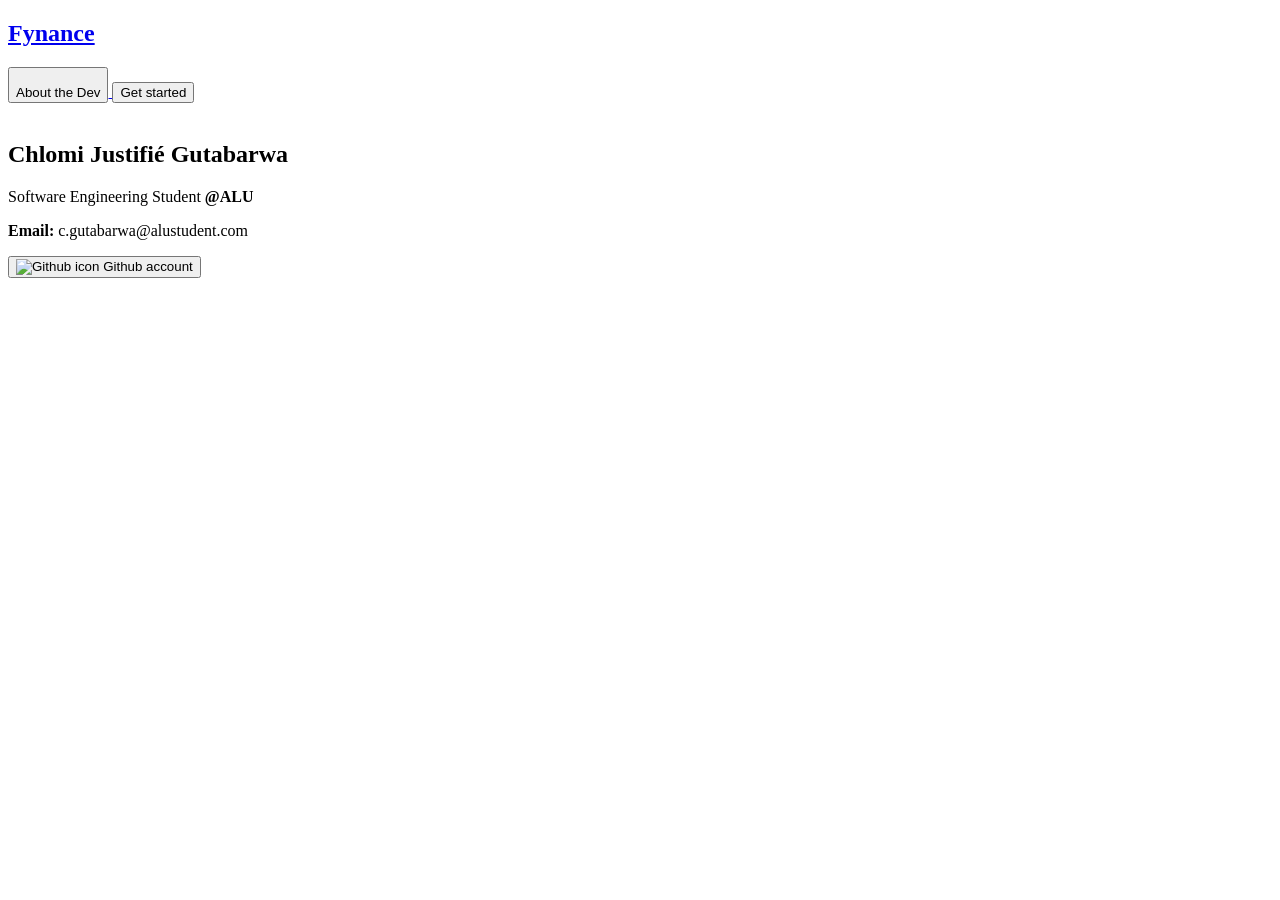
==== pages/about.html @ 1abdbd66 "Finish tasks except advanced regex" ====
<!DOCTYPE html>
<html lang="en">

<head>
    <meta charset="UTF-8">
    <meta name="viewport" content="width=device-width, initial-scale=1.0">
    <link rel="stylesheet" href="../styles/about.css">
    <title>Fynance - The dev</title>
</head>

<body id="about">
    <header>
        <a href="../index.html">
            <h2>Fynance</h2>
        </a>
        <nav>
            <a href="/pages/about.html">
                <button>
                    <div>
                        <img src="../assets/icons/user.png" alt="">
                    </div>
                    <span>About the Dev</span>
                </button>
            </a>
            <a href="/pages/dashboard.html">
                <button class="primary">
                    <span>
                        Get started
                    </span>
                </button>
            </a>
        </nav>
    </header>
    <main>
        <div class="image">
            <img src="../assets/images/pic.jpeg" alt="">
        </div>
        <section>
            <div class="text">
                <h1>Chlomi Justifié Gutabarwa</h1>
                <p>Software Engineering Student <b>@ALU</b></p>
                <p><b>Email:</b> c.gutabarwa@alustudent.com</p>
            </div>
            <a href="https://www.github.com/xCHLOMIx" target="_blank">
                <button>
                    <img src="../assets/icons/github.png" alt="Github icon">
                    <span>Github account</span>
                </button>
            </a>
        </section>
    </main>
</body>

</html>
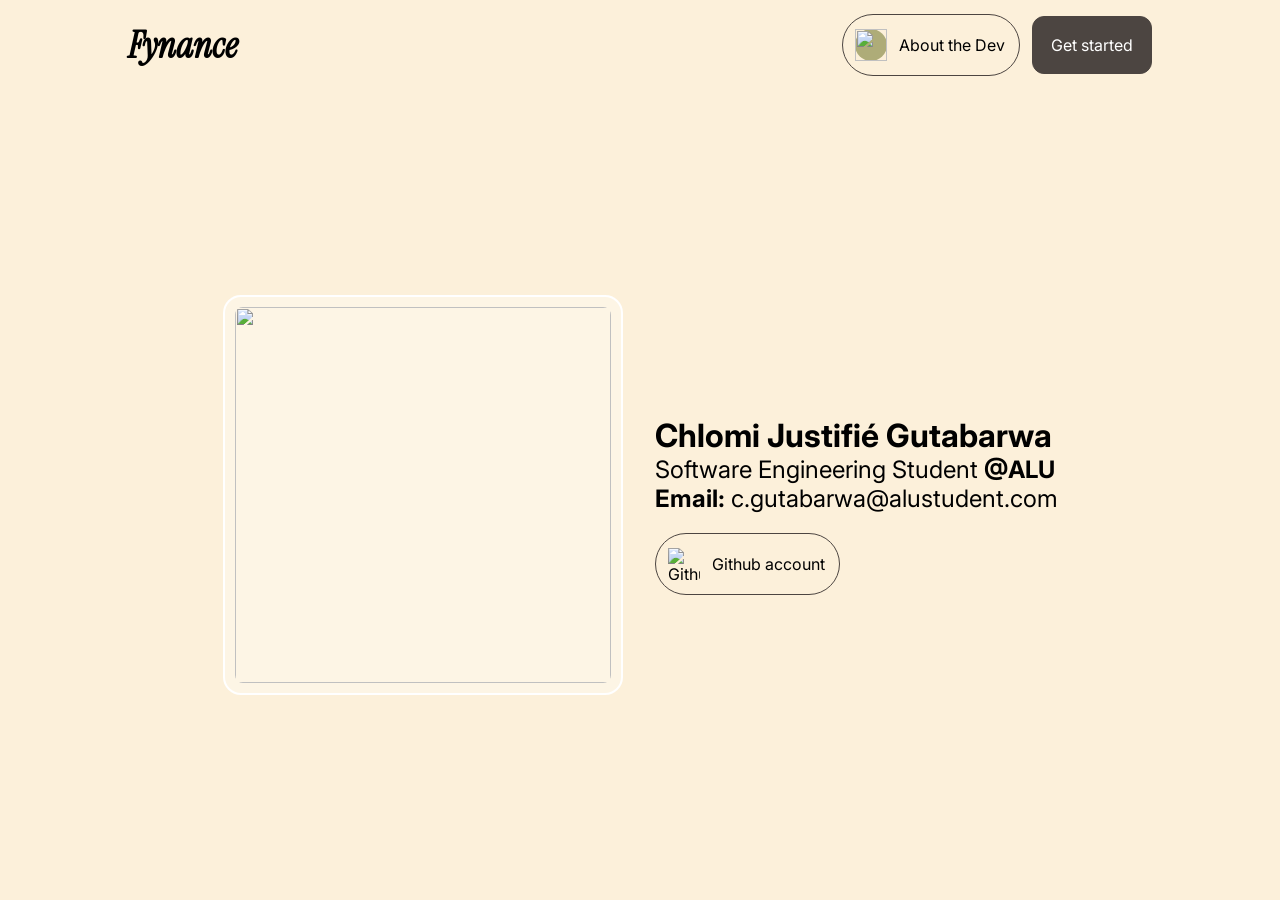
==== commit f3d19877: "Add button hover effect on about pages git-account button" ====
--- a/pages/about.html
+++ b/pages/about.html
@@ -42,7 +42,7 @@
                 <p><b>Email:</b> c.gutabarwa@alustudent.com</p>
             </div>
             <a href="https://www.github.com/xCHLOMIx" target="_blank">
-                <button>
+                <button id="git-account">
                     <img src="../assets/icons/github.png" alt="Github icon">
                     <span>Github account</span>
                 </button>
--- a/styles/about.css
+++ b/styles/about.css
@@ -0,0 +1,265 @@
+@import url("https://fonts.googleapis.com/css2?family=Instrument+Serif:ital@0;1&family=Inter:ital,opsz,wght@0,14..32,100..900;1,14..32,100..900&display=swap");
+
+* {
+  font-family: Inter;
+  margin: 0;
+  box-sizing: border-box;
+}
+
+#about h1,
+#about h2 {
+  font-family: "Instrument Serif";
+  font-style: italic;
+}
+
+#about h2 {
+  font-size: 2.25em;
+}
+
+#about {
+  background: #fcf0da;
+  display: flex;
+  flex-direction: column;
+  height: 100vh;
+}
+
+#about header {
+  min-height: 90px;
+  height: max-content;
+  padding: 12px 128px;
+  display: flex;
+  justify-content: space-between;
+  gap: 24px;
+  flex-direction: column;
+  align-items: center;
+}
+
+#about header button img {
+  width: 100%;
+  height: 100%;
+}
+
+#about header button div {
+  background-color: #aeac78;
+  width: 32px;
+  height: 32px;
+  border-radius: 100px;
+}
+
+#about header nav {
+  display: flex;
+  gap: 12px;
+  flex-direction: column;
+  align-items: center;
+}
+
+a {
+  text-decoration: none;
+  color: black;
+}
+
+#about header button {
+  cursor: pointer;
+  display: flex;
+  gap: 12px;
+  align-items: center;
+  border: 1px solid #4c4541;
+  background: transparent;
+  border-radius: 60px;
+  width: max-content;
+  font-size: 1em;
+  padding: 8px 10px 8px 8px;
+  transition: background 0.3s ease;
+}
+
+#about header button:hover {
+  background: white;
+}
+
+#git-account:hover {
+  background: white;
+}
+
+#about button.primary {
+  display: flex;
+  align-items: center;
+  cursor: pointer;
+  border: 1px solid #4c4541;
+  background: #4c4541;
+  width: max-content;
+  border-radius: 12px;
+  padding: 12px 12px;
+  font-size: 1em;
+  color: white;
+  transition: background 0.3s ease;
+}
+
+#about button.primary:hover {
+  background: transparent;
+  color: #4c4541;
+}
+
+main {
+  display: flex;
+  padding: 12px;
+  justify-content: center;
+  align-items: center;
+  flex-direction: column;
+  gap: 32px;
+  flex: 1;
+}
+
+.text-content {
+  display: flex;
+  flex-direction: column;
+  align-items: center;
+}
+
+main h1 {
+  font-size: 4.5em;
+}
+
+main p {
+  text-align: center;
+  font-size: 1em;
+}
+
+#about main button {
+  position: relative;
+  top: 20px;
+}
+
+main .prod-display {
+  background: rgb(255 255 255 / 0.3);
+  flex: 1;
+  width: 100%;
+  border: 2px solid white;
+  border-radius: 18px 18px 0px 0px;
+  padding: 10px 10px 0px 10px;
+}
+
+main .prod-display div {
+  background: white;
+  border-radius: 8px 8px 0px 0px;
+  height: 100%;
+  width: 100%;
+}
+
+button span {
+  font-size: 0.8em;
+}
+
+@media screen and (width >= 768px) {
+  #about header {
+    flex-direction: row;
+  }
+
+  #about header nav {
+    flex-direction: row;
+  }
+
+  main h1 {
+    font-size: 4.5em;
+  }
+
+  main {
+    flex-direction: row;
+  }
+
+  main p {
+    text-align: center;
+    font-size: 1.2em;
+  }
+
+  button span {
+    font-size: 0.9em;
+  }
+
+  main button {
+    padding: 14px 14px 14px 12px;
+  }
+
+  #about button.primary {
+    padding: 18px;
+  }
+
+  #about header button {
+    padding: 14px 14px 14px 12px;
+  }
+}
+
+@media screen and (width >= 360px) {
+  main h1 {
+    font-size: 3.5em;
+  }
+
+  main p {
+    text-align: center;
+    font-size: 1em;
+  }
+}
+
+@media screen and (width >= 1024px) {
+  main h1 {
+    font-size: 5.5em;
+  }
+
+  main p {
+    text-align: center;
+    font-size: 1.5em;
+  }
+
+  button span {
+    font-size: 1em;
+  }
+}
+
+#about .image {
+  background: rgb(255 255 255 / 0.3);
+  border: 2px solid white;
+  padding: 10px;
+  border-radius: 18px;
+  width: 400px;
+  height: 400px;
+}
+
+#about h1 {
+    font-family: Inter;
+    font-style: normal;
+    font-size: 2em;
+}
+
+#about .image img {
+    border-radius: 8px;
+    width: 100%;
+    height: 100%;
+}
+
+section .text {
+    display: flex;
+    flex-direction: column;
+    justify-content: start;
+}
+
+section p {
+    text-align: start;
+}
+
+button img {
+    width: 32px;
+    height: 32px;
+}
+
+button {
+  cursor: pointer;
+  display: flex;
+  gap: 12px;
+  align-items: center;
+  border: 1px solid #4c4541;
+  background: transparent;
+  border-radius: 60px;
+  width: max-content;
+  font-size: 1em;
+  padding: 8px 10px 8px 8px;
+  transition: background 0.3s ease;
+}
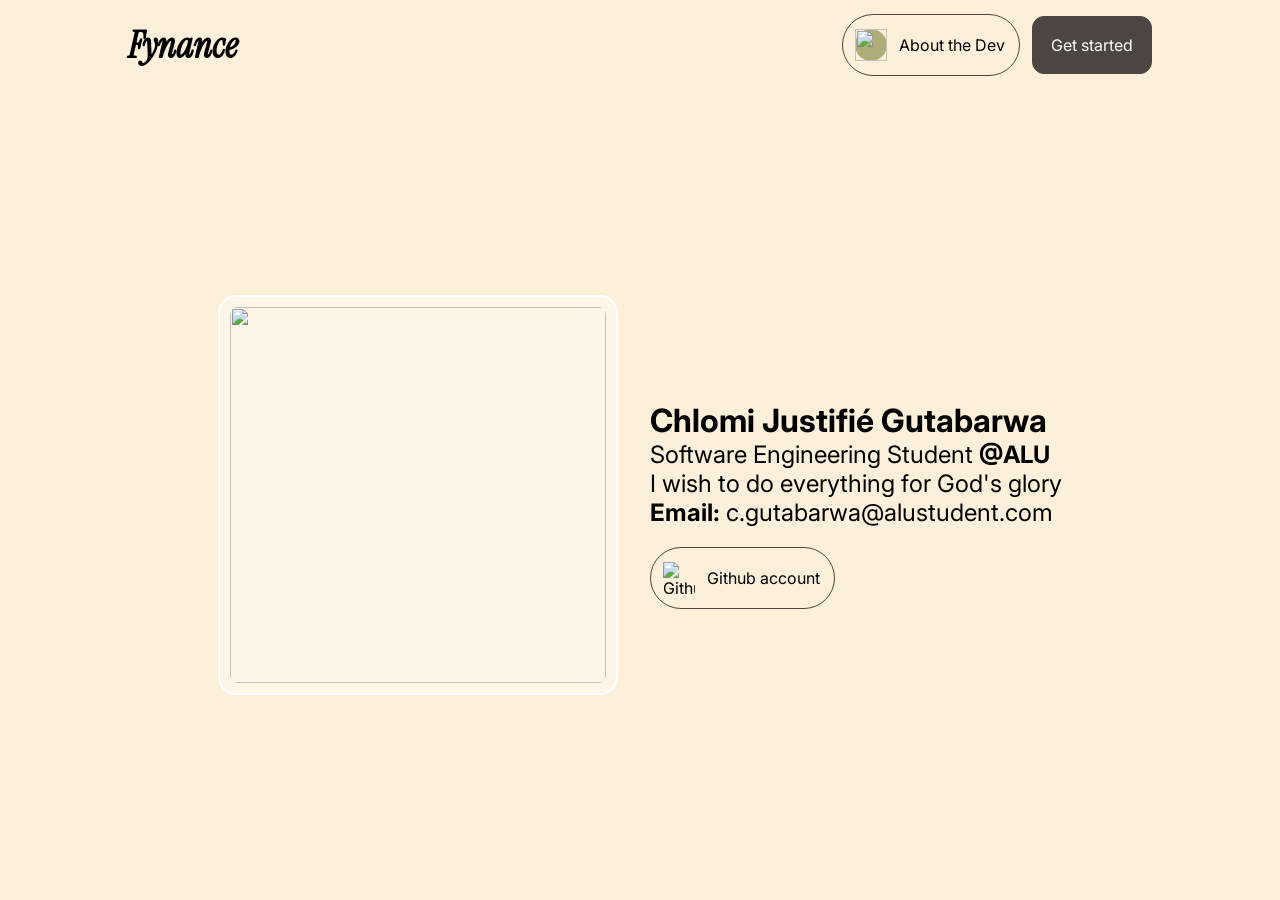
==== commit 1a6e70b3: "Update about me content and wrap up the README.md file" ====
--- a/pages/about.html
+++ b/pages/about.html
@@ -39,6 +39,7 @@
             <div class="text">
                 <h1>Chlomi Justifié Gutabarwa</h1>
                 <p>Software Engineering Student <b>@ALU</b></p>
+                <p>I wish to do everything for God's glory</p>
                 <p><b>Email:</b> c.gutabarwa@alustudent.com</p>
             </div>
             <a href="https://www.github.com/xCHLOMIx" target="_blank">
